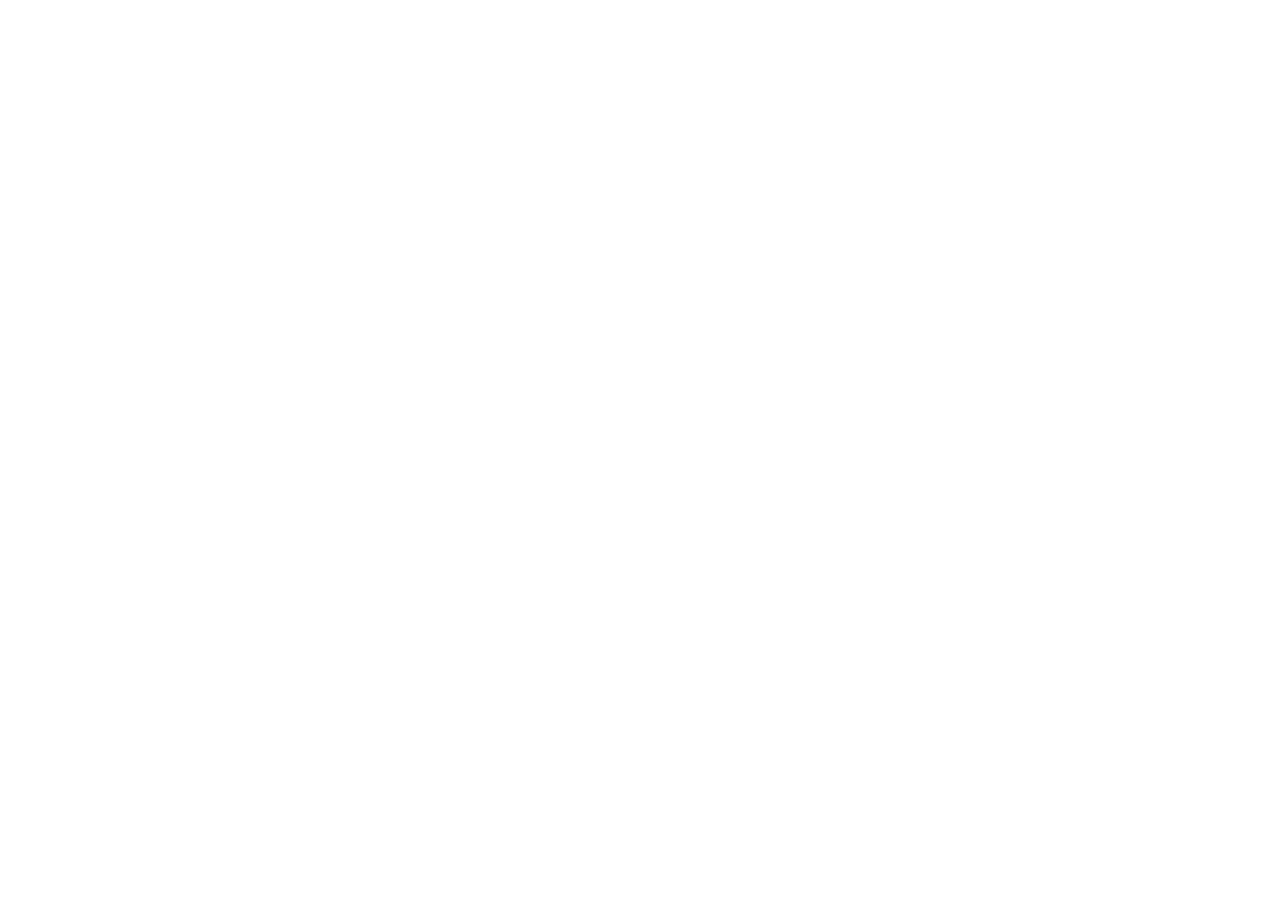
==== index.html @ 28d24d2c "Add" ====
<!DOCTYPE html>
<html lang="en">
<head>
    <meta charset="UTF-8">
    <meta http-equiv="X-UA-Compatible" content="IE=edge">
    <meta name="viewport" content="width=device-width, initial-scale=1.0">
    <title>Document</title>
</head>
<body>
    
</body>
</html>
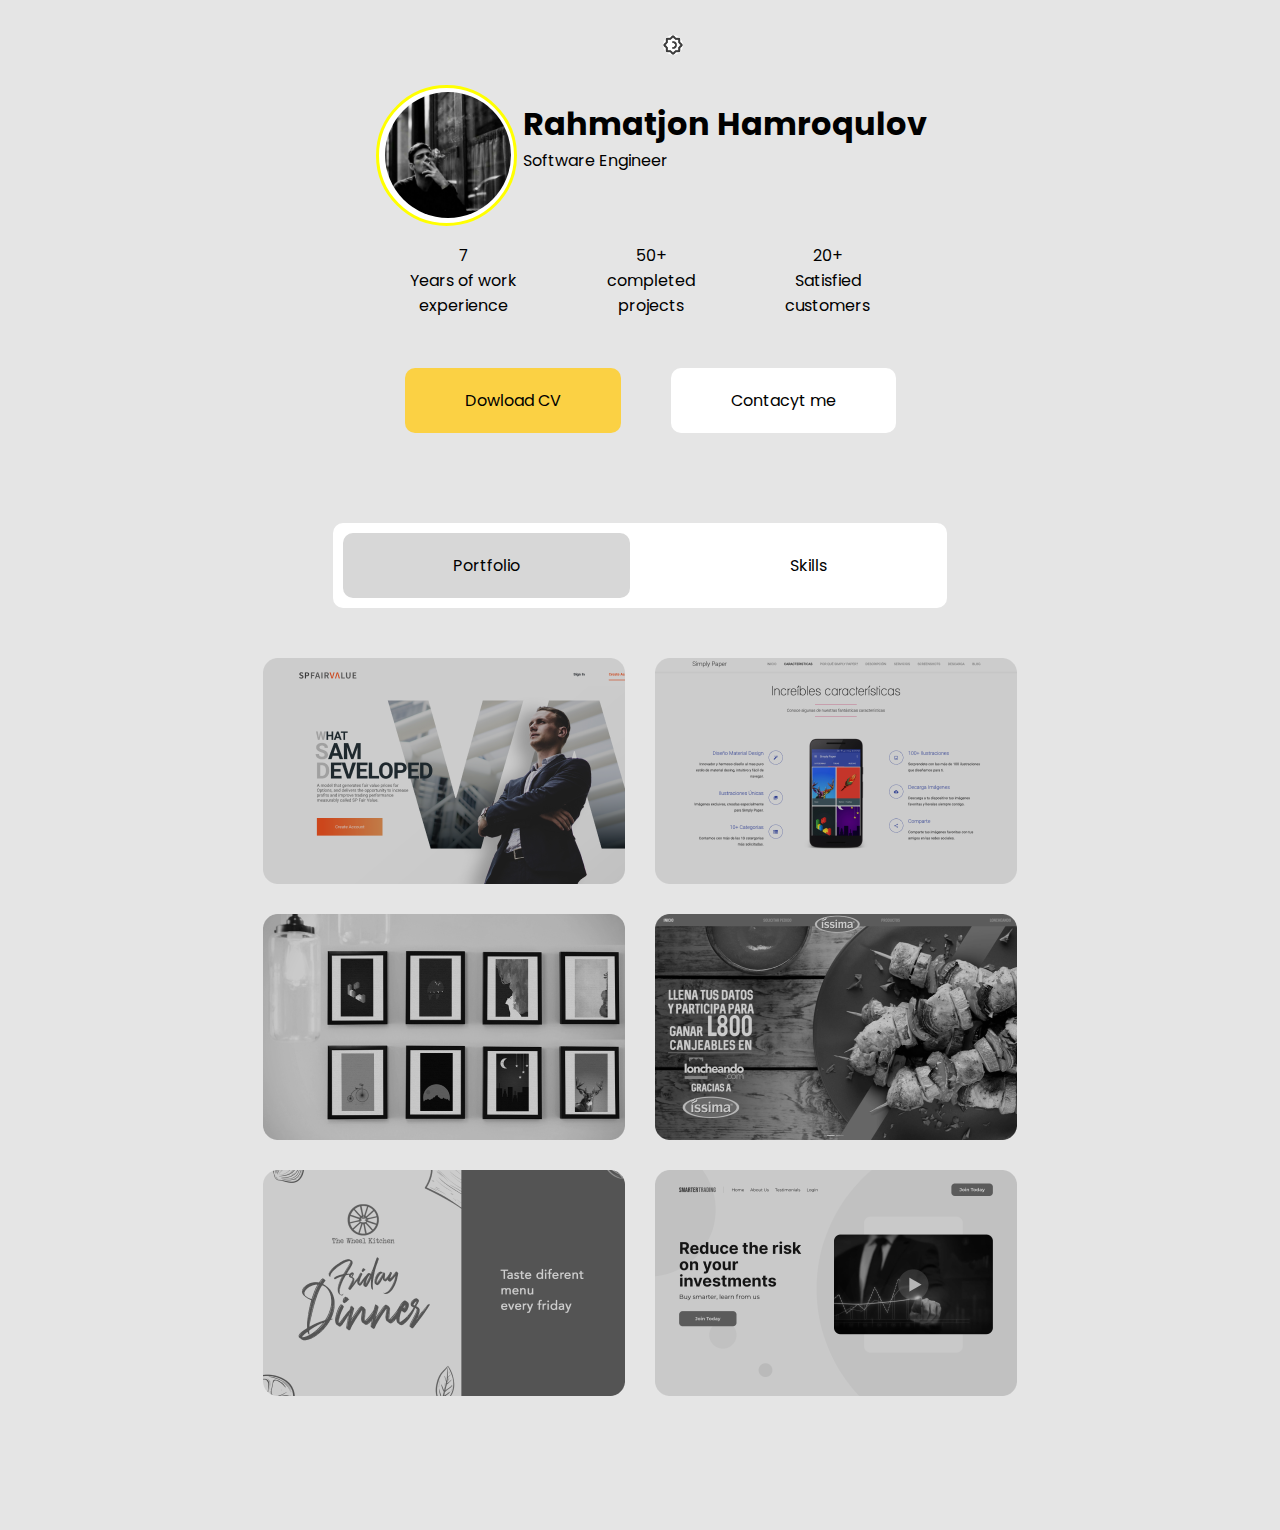
==== commit faf779cb: "portfolio oxlab qoldi" ====
--- a/index.html
+++ b/index.html
@@ -5,8 +5,58 @@
     <meta http-equiv="X-UA-Compatible" content="IE=edge">
     <meta name="viewport" content="width=device-width, initial-scale=1.0">
     <title>Document</title>
+    <link rel="stylesheet" href="style.css">
+    <link rel="stylesheet" href="https://cdnjs.cloudflare.com/ajax/libs/font-awesome/6.1.2/css/all.min.css" integrity="sha512-1sCRPdkRXhBV2PBLUdRb4tMg1w2YPf37qatUFeS7zlBy7jJI8Lf4VHwWfZZfpXtYSLy85pkm9GaYVYMfw5BC1A==" crossorigin="anonymous" referrerpolicy="no-referrer">
 </head>
 <body>
-    
+    <div class="portfolio portfoli">
+        <div class="top-forfolio top-portfoli">
+            
+            <div class="top-portfolio-one">
+                <img src="./images/Vector.png" alt="rasm" class="image">
+                <div class="roma-top">
+                    <img class="top-portfolio-img" src="./images/my-photo.jpg" alt="Rasm">
+                    <h1>Rahmatjon Hamroqulov</h1>
+                    <p>Software Engineer</p>
+                </div>
+                <div class="top-protfolio-icon">
+                    <i class="fa-brands fa-telegram"></i>
+                    <i class="fa-brands fa-twitter"></i>
+                    <i class="fa-brands fa-instagram"></i>
+                    <i class="fa-brands fa-facebook"></i>
+                </div>
+                <div class="top-portfolio-two">
+                    <p>7<br>Years of work<br>experience</p>
+                    <p>50+<br>completed <br>projects</p>
+                    <p>20+ <br>Satisfied <br>customers</p>
+                </div>
+                <div class="portfolio-download">
+                    <ul class="ul-portfolio-dowload">
+                        <li class="download-cv">Dowload CV<i class="fa-solid fa-arrow-down"></i></li>
+                        <li class="contact">Contacyt me</li>
+                    </ul>
+                </div>
+                <div class="portfolio-skills">
+                    <ul class="ul-portfolio-skills"> 
+                        <li class="one-li-portfolio-skills">Portfolio</li>
+                        <li class="two-li-portfolio-skills">Skills</li>
+                    </ul>
+                </div>
+                <div class="images">
+                    <div class="images-one">
+                        <img src="./images/one.png" alt="rasm" class="one-images">
+                        <img src="./images/two.png" alt="rasm" class="two-images">
+                        <img src="./images/three.png" alt="rasm" class="trhee-images">
+                    </div>
+                    <div class="images-two">
+                        <img src="./images/for.png" alt="rasm" class="for-images">
+                        <img src="./images/five.png" alt="rasm" class="five-images">
+                        <img src="./images/six.png" alt="rasm" class="six-images">
+                    </div>
+                </div>
+            </div>
+        </div>
+    </div>
+    <script src="index.js"></script>
 </body>
 </html>--- a/style.css
+++ b/style.css
@@ -0,0 +1,163 @@
+@import url('https://fonts.googleapis.com/css2?family=Poppins:ital,wght@0,100;0,200;0,300;0,400;0,500;0,600;1,100;1,200;1,300;1,400;1,500;1,600&display=swap');
+*{
+    margin: 0 auto;
+    box-sizing: border-box;
+    font-family: 'Poppins', sans-serif;
+}
+.portfolio{
+    width: 100%;
+    height: 170vh;
+    display: flex;
+    background-color: #E5E5E5;
+    position: relative;
+}
+.roma-top{
+    position: relative;
+    right: -260px;
+    display: flex;
+    flex-direction: column;
+    
+    margin: 0;
+}
+.roma-top p{
+    margin: 0;
+}
+    
+.image{
+    position: absolute;
+    width: 20px;
+    height: 20px;
+    top: -100px;
+    left: 400px;
+    margin-top: 35px;
+    background-color: #FFFFFF;
+    border-radius: 50%;
+}
+
+.top-forfolio{
+    width: 100%;
+    display: flex;
+    position: relative;
+    z-index: 1;
+}
+.top-portfolio-one{
+    display: flex;
+    align-items: flex-start;
+    flex-direction: column;
+    position: relative;
+    height: 500px;
+    margin-top: 100px;
+
+
+}
+.top-portfolio-img{
+    position:absolute;
+    width: 130px;
+    height: 130px;
+    border-radius: 50%;
+    left: -140px;
+    top: -10px;
+    border: 2px white solid;
+}
+.top-portfolio-one::before{
+    width: 135px;
+    height: 135px;
+    content: "";
+    background-color: white;
+    border: 3px solid yellow;
+    border-radius: 50%;
+    position: absolute;
+    z-index: -1;
+    right: 500px;
+    top: -15px;
+}
+    
+
+.top-portfolio-two{
+    display: flex;
+    align-items: center;
+    justify-content: center;
+    text-align: center;
+    gap: 90px;
+    height: 200px;
+    margin-top: 70px;
+}
+.top-protfolio-icon{
+   width: 200px;
+   display: flex;
+   position: relative;
+   left:242px;
+    margin: 0;
+   height: 20px;
+}
+.portfolio-download{
+    display: flex;
+    align-items: center;
+    justify-content: center;
+}
+.ul-portfolio-dowload{
+    position: relative;
+    display: flex;
+    align-items: center;
+    justify-content: center;
+    margin-top: 50px;
+    gap: 50px;
+    left: 10px;
+    padding: 0;
+}
+.download-cv{
+    padding: 20px 60px 20px 60px;
+    background-color: #FBD144;
+    border-radius: 10px;
+    list-style: none;
+}
+.contact{
+    padding: 20px 60px 20px 60px;
+    background-color: #FFFFFF;
+    list-style: none;
+    border-radius: 10px
+}
+portfolio-skills{
+    display: flex;
+    
+}
+.ul-portfolio-skills{
+    display: flex;
+    align-items: center;
+    justify-content: space-between;
+    list-style: none;
+    gap: 50px;
+    margin-top: 90px;  
+    padding: 10px;
+    background-color:#FFFFFF ;
+    border-radius: 10px;
+}
+.one-li-portfolio-skills{
+    display: flex;
+    align-items: flex-start;
+    background-color: #D7D7D7;
+    padding: 20px 110px 20px 110px;
+    border-radius: 10px;
+}
+.two-li-portfolio-skills{
+    display: flex;
+    align-items: flex-start;
+    background-color: #FFFFFF;
+    padding: 20px 110px 20px 110px;
+}
+.images{
+    display: flex;
+    flex-direction: row;
+    gap: 30px;
+    margin-top: 50px;
+}
+.images-one{
+    display: flex;
+    flex-direction: column;
+    gap: 30px;
+}
+.images-two{
+    display: flex;
+    flex-direction: column;
+    gap: 30px;
+}
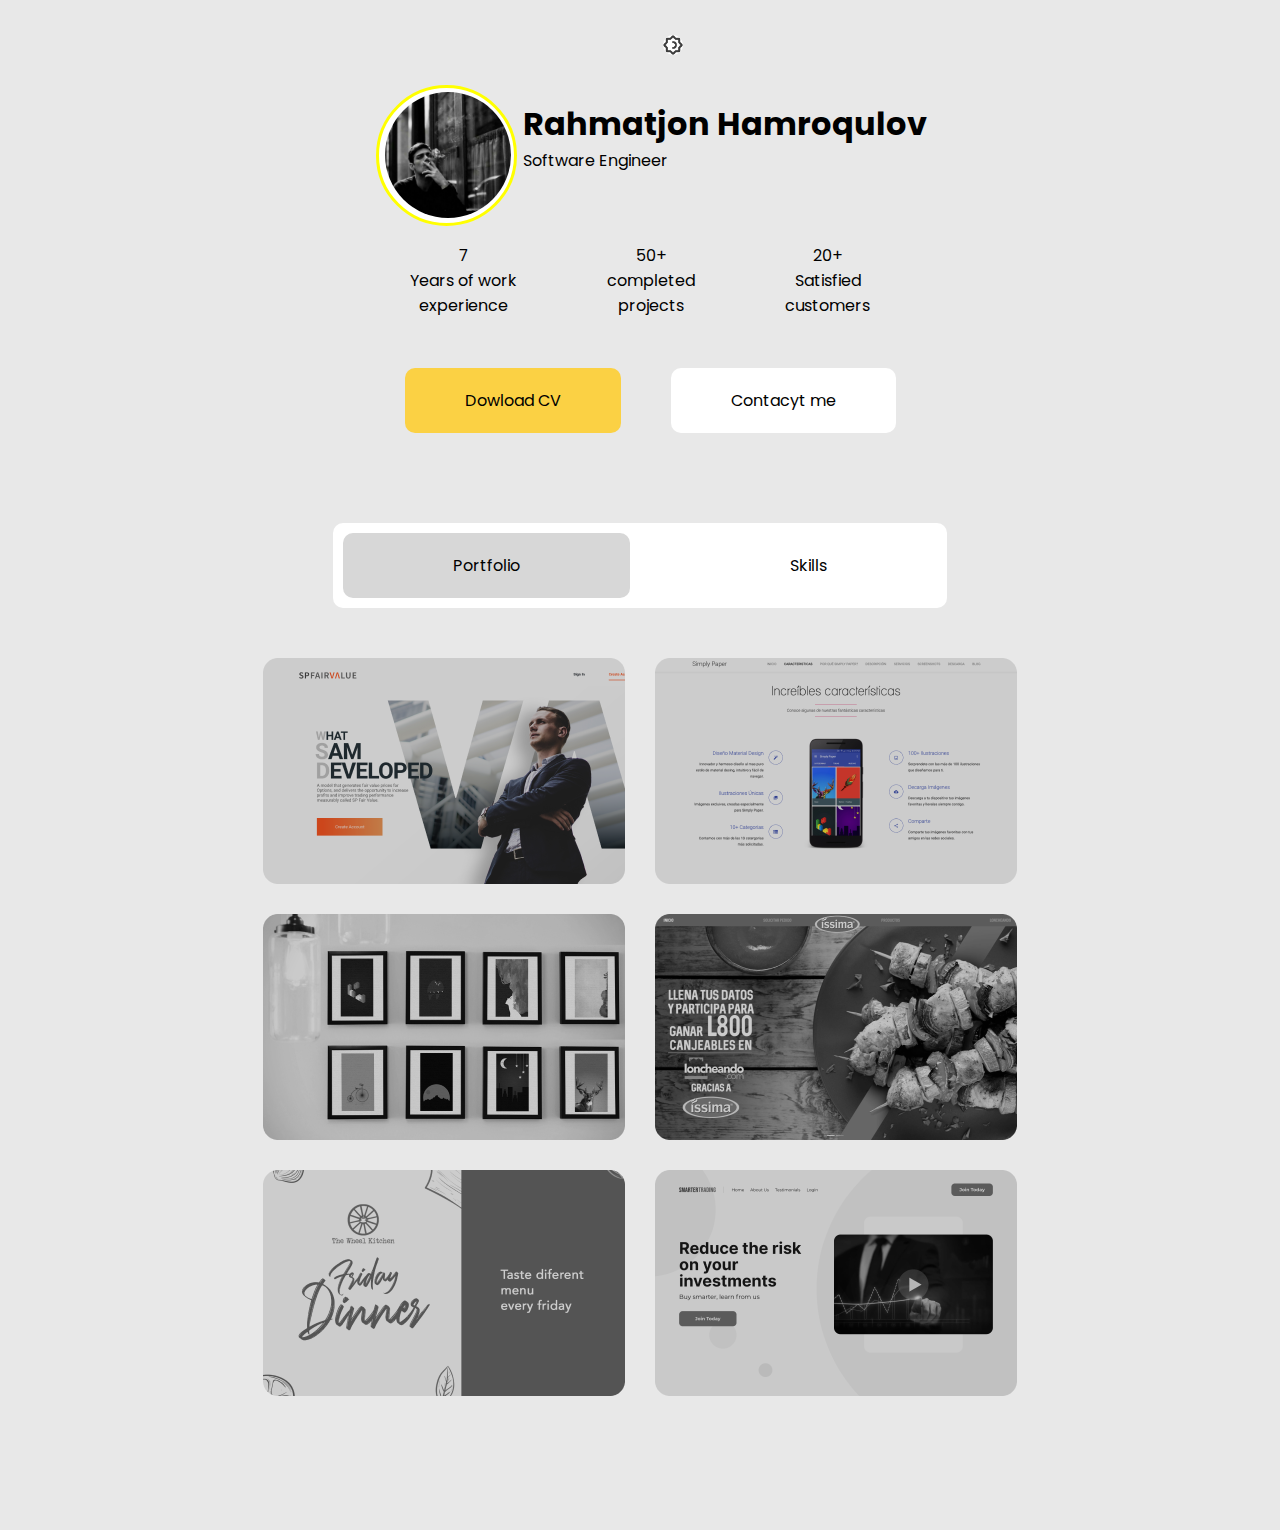
==== commit a0c5d0ad: "add js" ====
--- a/index.html
+++ b/index.html
@@ -9,11 +9,11 @@
     <link rel="stylesheet" href="https://cdnjs.cloudflare.com/ajax/libs/font-awesome/6.1.2/css/all.min.css" integrity="sha512-1sCRPdkRXhBV2PBLUdRb4tMg1w2YPf37qatUFeS7zlBy7jJI8Lf4VHwWfZZfpXtYSLy85pkm9GaYVYMfw5BC1A==" crossorigin="anonymous" referrerpolicy="no-referrer">
 </head>
 <body>
-    <div class="portfolio portfoli">
+    <div class="default" id="main" >
         <div class="top-forfolio top-portfoli">
             
             <div class="top-portfolio-one">
-                <img src="./images/Vector.png" alt="rasm" class="image">
+                <img src="./images/Vector.png" alt="rasm" id="change" class="image" onclick="cancelEvent()">
                 <div class="roma-top">
                     <img class="top-portfolio-img" src="./images/my-photo.jpg" alt="Rasm">
                     <h1>Rahmatjon Hamroqulov</h1>
@@ -37,8 +37,8 @@
                     </ul>
                 </div>
                 <div class="portfolio-skills">
-                    <ul class="ul-portfolio-skills"> 
-                        <li class="one-li-portfolio-skills">Portfolio</li>
+                    <ul class="ul-portfolio-skills port"> 
+                        <li class="one-li-portfolio-skills ulport" id="liskil">Portfolio</li>
                         <li class="two-li-portfolio-skills">Skills</li>
                     </ul>
                 </div>
--- a/style.css
+++ b/style.css
@@ -4,12 +4,23 @@
     box-sizing: border-box;
     font-family: 'Poppins', sans-serif;
 }
-.portfolio{
+.default{
     width: 100%;
     height: 170vh;
     display: flex;
-    background-color: #E5E5E5;
+    background-color: #e5e5e5e5;
     position: relative;
+}
+.active{
+    background-color: rgba(12, 21, 29, 1);
+}
+
+
+.port{
+    background-color:#4A4A4A;
+}
+.ulport{
+    background-color: rgba(12, 21, 29, 1);
 }
 .roma-top{
     position: relative;
